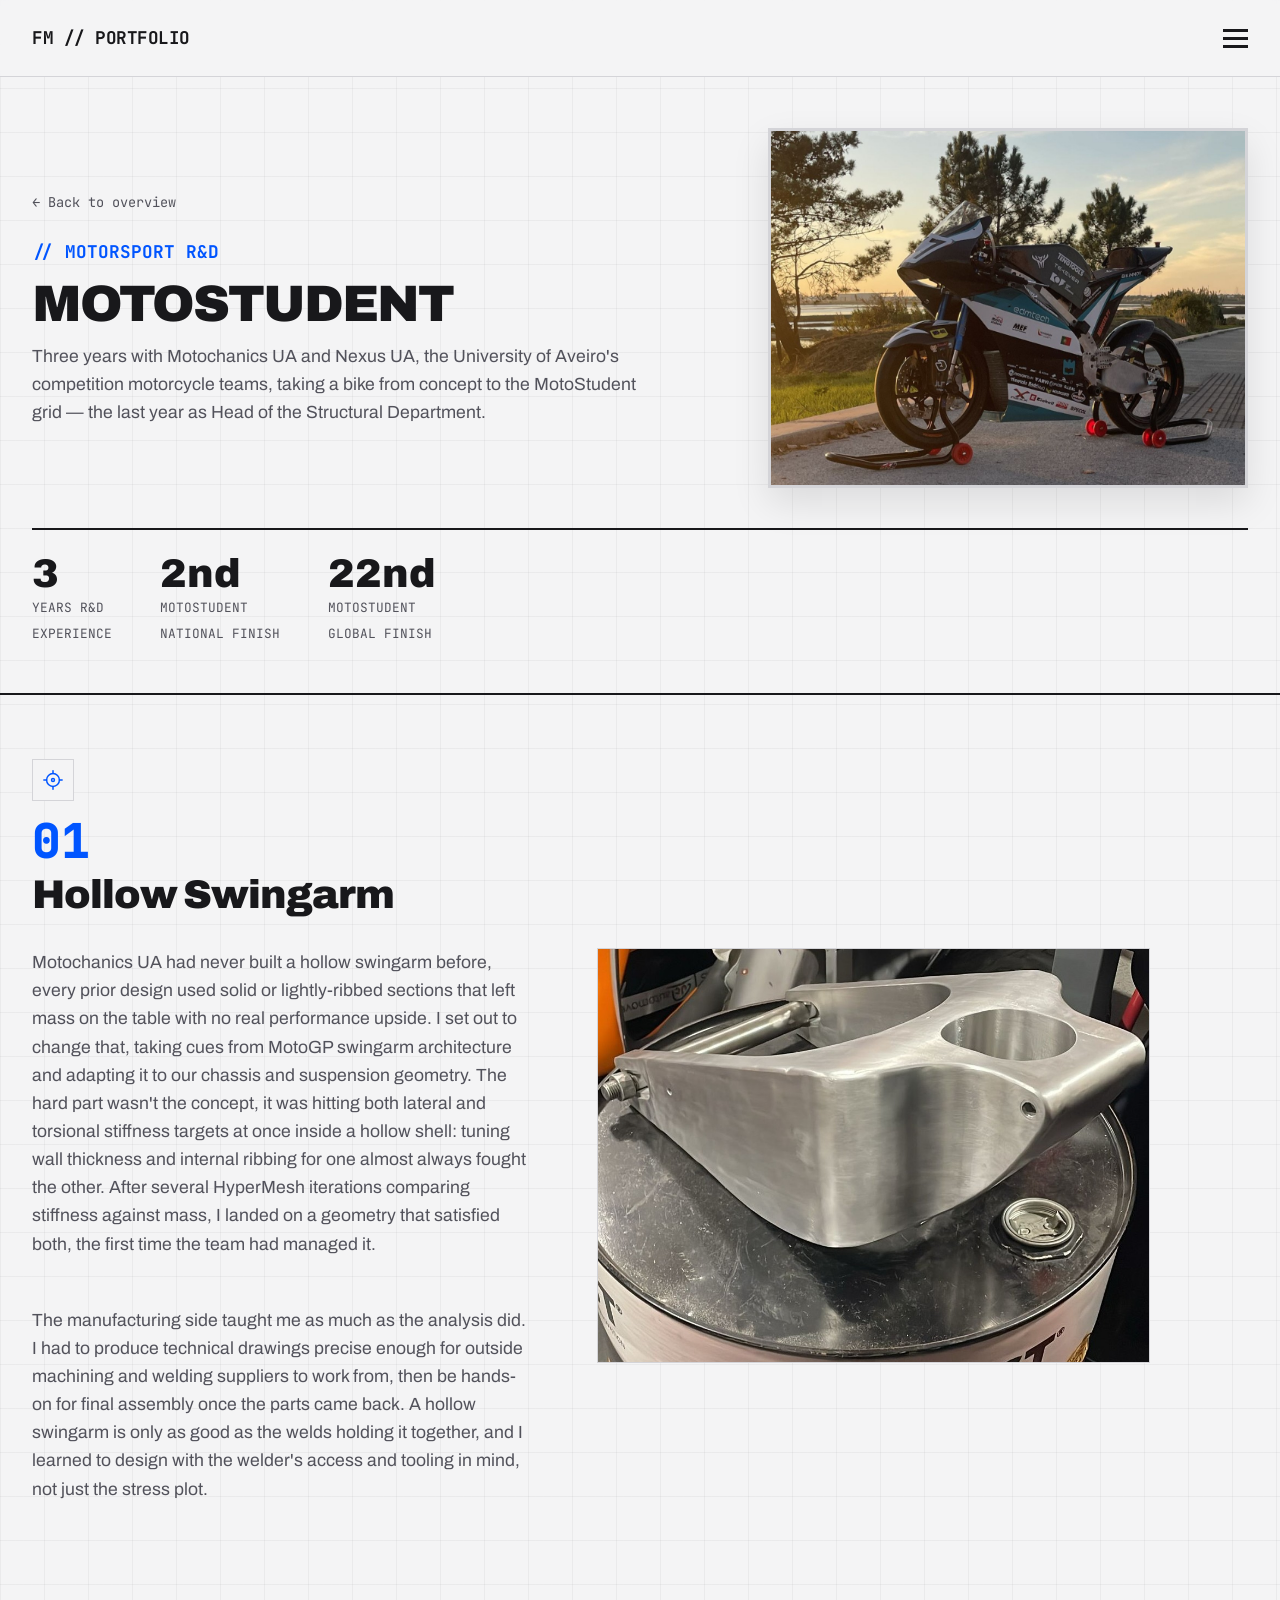
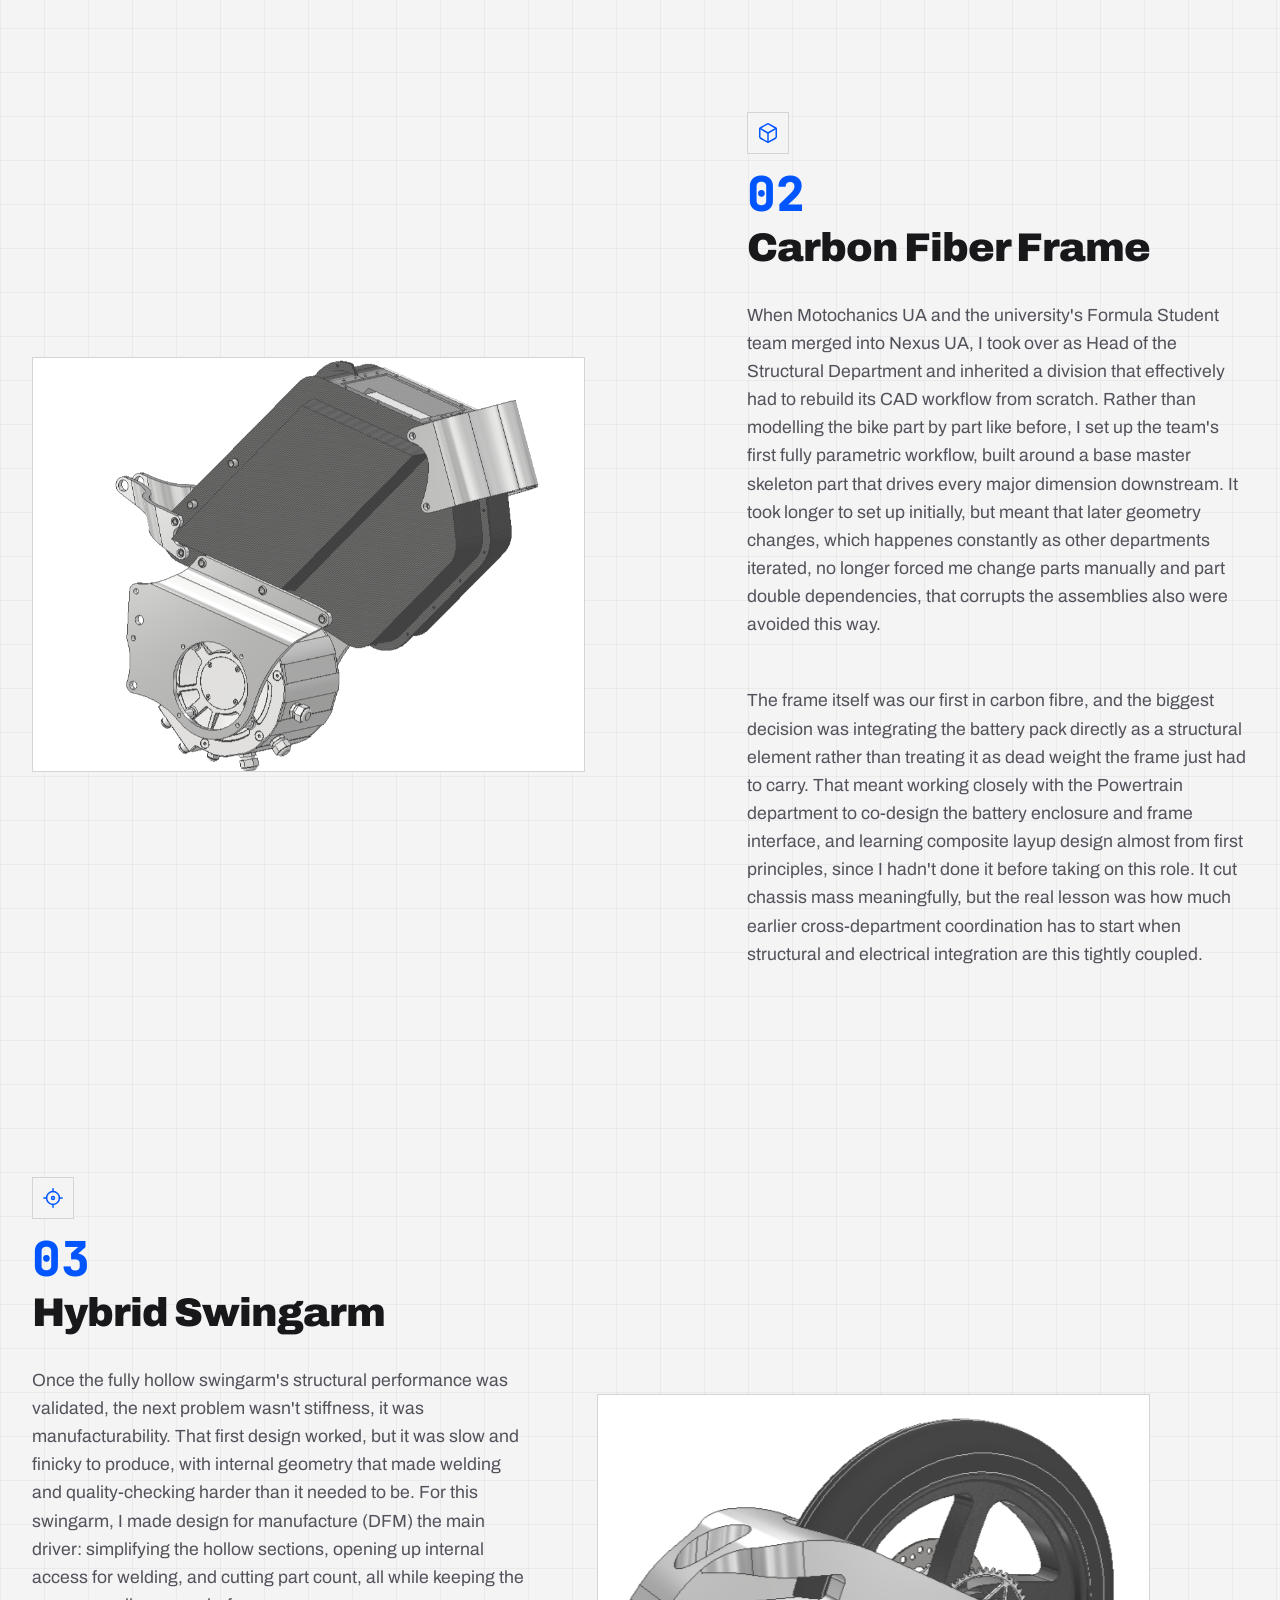
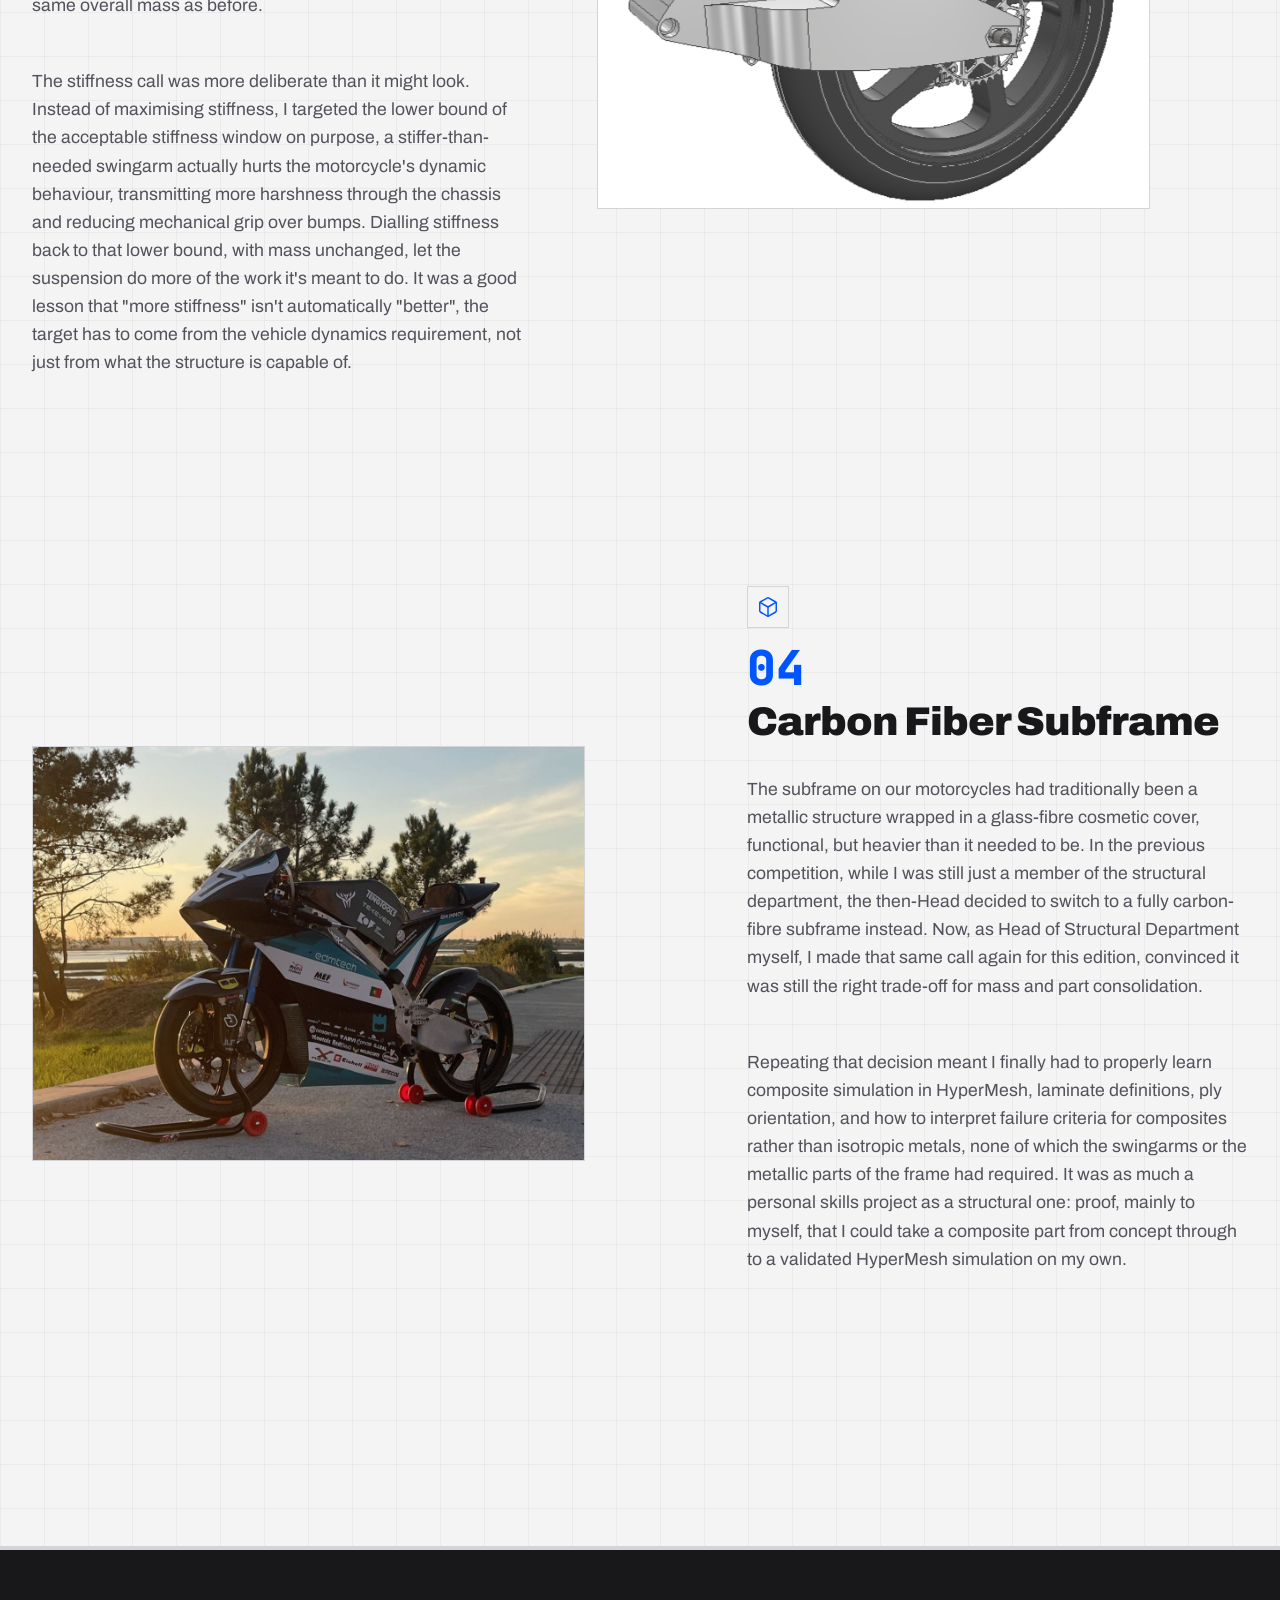
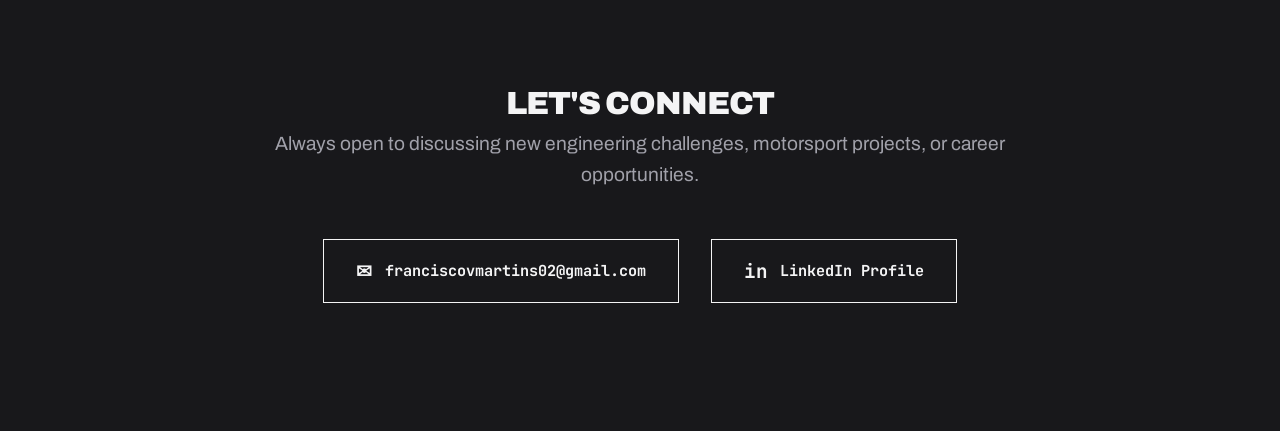
==== motostudent.html @ 9306ffd7 "Add files via upload" ====
<!DOCTYPE html>
<html lang="en">
<head>
    <meta charset="UTF-8">
    <meta name="viewport" content="width=device-width, initial-scale=1.0">
    <title>MotoStudent | Francisco Martins</title>
    <link href="https://fonts.googleapis.com/css2?family=Archivo:wght@400;700;900&family=JetBrains+Mono:wght@400;700&display=swap" rel="stylesheet">
    <link rel="stylesheet" href="style.css">
</head>
<body>

    <header class="site-header">
        <div class="header-inner">
            <a href="index.html" class="logo">FM // PORTFOLIO</a>
            <div class="nav-wrapper">
                <button class="hamburger" id="menu-toggle">
                    <span class="bar"></span>
                    <span class="bar"></span>
                    <span class="bar"></span>
                </button>
                <nav class="dropdown-menu" id="dropdown">
                    <ul class="nav-list">
                        <li><a href="index.html">Overview</a></li>
                        <li><a href="motostudent.html" class="current">MotoStudent</a></li>
                        <li><a href="academic.html">Academic Projects</a></li>
                        <li><a href="personal.html">Personal Projects</a></li>
                        <li><a href="#contact">Contact</a></li>
                    </ul>
                </nav>
            </div>
        </div>
    </header>

    <div class="page-hero">
        <div class="page-hero-top">
            <div class="page-hero-text">
                <a href="index.html" class="back-link">&larr; Back to overview</a>
                <h2 class="sub-headline">// MOTORSPORT R&D</h2>
                <h1 class="headline">MOTOSTUDENT</h1>
                <p class="summary">
                    Three years with Motochanics UA and Nexus UA, the University of Aveiro's competition motorcycle teams, taking a bike from concept to the MotoStudent grid — the last year as Head of the Structural Department.
                </p>
            </div>
            <div class="page-hero-visual">
                <div class="page-hero-img-wrap">
                    <img src="mota.jpg" alt="MotoStudent Motorcycle" class="page-hero-img">
                </div>
            </div>
        </div>
        <div class="hero-metrics">
            <div class="metric">
                <span class="metric-number">3</span>
                <span class="metric-label">Years R&D<br>Experience</span>
            </div>
            <div class="metric">
                <span class="metric-number">2nd</span>
                <span class="metric-label">MotoStudent<br>National Finish</span>
            </div>
            <div class="metric">
                <span class="metric-number">22nd</span>
                <span class="metric-label">MotoStudent<br>Global Finish</span>
            </div>
        </div>
    </div>

    <section id="projects" class="projects-section">

        <!-- Project 1: Hollow Swingarm -->
        <article class="project-showcase">
            <div class="project-content">
                <div class="project-header">
                    <span class="icon-badge">
                        <svg viewBox="0 0 24 24"><circle cx="12" cy="12" r="7"/><circle cx="12" cy="12" r="1.6"/><line x1="12" y1="2" x2="12" y2="5"/><line x1="12" y1="19" x2="12" y2="22"/><line x1="2" y1="12" x2="5" y2="12"/><line x1="19" y1="12" x2="22" y2="12"/></svg>
                    </span>
                    <span class="project-number">01</span>
                    <h3 class="project-title">Hollow Swingarm</h3>
                </div>
                <p class="project-description">
                    Motochanics UA had never built a hollow swingarm before, every prior design used solid or lightly-ribbed sections that left mass on the table with no real performance upside. I set out to change that, taking cues from MotoGP swingarm architecture and adapting it to our chassis and suspension geometry. The hard part wasn't the concept, it was hitting both lateral and torsional stiffness targets at once inside a hollow shell: tuning wall thickness and internal ribbing for one almost always fought the other. After several HyperMesh iterations comparing stiffness against mass, I landed on a geometry that satisfied both, the first time the team had managed it.
                </p>
                <p class="project-description">
                    The manufacturing side taught me as much as the analysis did. I had to produce technical drawings precise enough for outside machining and welding suppliers to work from, then be hands-on for final assembly once the parts came back. A hollow swingarm is only as good as the welds holding it together, and I learned to design with the welder's access and tooling in mind, not just the stress plot.
                </p>
            </div>
            <div class="project-gallery">
                <div class="gallery-main">
                    <img src="swingarm.jpg" alt="Machined Hollow Swingarm" class="gallery-img">
                </div>
            </div>
        </article>

        <!-- Project 2: Nexus Carbon Frame -->
        <article class="project-showcase reverse">
            <div class="project-content">
                <div class="project-header">
                    <span class="icon-badge">
                        <svg viewBox="0 0 24 24"><path d="M21 16V8a2 2 0 00-1-1.73l-7-4a2 2 0 00-2 0l-7 4A2 2 0 003 8v8a2 2 0 001 1.73l7 4a2 2 0 002 0l7-4A2 2 0 0021 16z"/><polyline points="3.27 6.96 12 12.01 20.73 6.96"/><line x1="12" y1="22.08" x2="12" y2="12"/></svg>
                    </span>
                    <span class="project-number">02</span>
                    <h3 class="project-title">Carbon Fiber Frame</h3>
                </div>
                <p class="project-description">
                    When Motochanics UA and the university's Formula Student team merged into Nexus UA, I took over as Head of the Structural Department and inherited a division that effectively had to rebuild its CAD workflow from scratch. Rather than modelling the bike part by part like before, I set up the team's first fully parametric workflow, built around a base master skeleton part that drives every major dimension downstream. It took longer to set up initially, but meant that later geometry changes, which happenes constantly as other departments iterated, no longer forced me change parts manually and part double dependencies, that corrupts the assemblies also were avoided this way.
                </p>
                <p class="project-description">
                    The frame itself was our first in carbon fibre, and the biggest decision was integrating the battery pack directly as a structural element rather than treating it as dead weight the frame just had to carry. That meant working closely with the Powertrain department to co-design the battery enclosure and frame interface, and learning composite layup design almost from first principles, since I hadn't done it before taking on this role. It cut chassis mass meaningfully, but the real lesson was how much earlier cross-department coordination has to start when structural and electrical integration are this tightly coupled.
                </p>
            
            </div>
            <div class="project-gallery">
                <div class="gallery-main">
                    <img src="carbon_frame.png" alt="Carbon Fibre Frame Assembly" class="gallery-img">
                </div>
            </div>
        </article>

        <!-- Project 3: Better Swingarm -->
        <article class="project-showcase">
            <div class="project-content">
                <div class="project-header">
                    <span class="icon-badge">
                        <svg viewBox="0 0 24 24"><circle cx="12" cy="12" r="7"/><circle cx="12" cy="12" r="1.6"/><line x1="12" y1="2" x2="12" y2="5"/><line x1="12" y1="19" x2="12" y2="22"/><line x1="2" y1="12" x2="5" y2="12"/><line x1="19" y1="12" x2="22" y2="12"/></svg>
                    </span>
                    <span class="project-number">03</span>
                    <h3 class="project-title">Hybrid Swingarm</h3>
                </div>
                <p class="project-description">
                    Once the fully hollow swingarm's structural performance was validated, the next problem wasn't stiffness, it was manufacturability. That first design worked, but it was slow and finicky to produce, with internal geometry that made welding and quality-checking harder than it needed to be. For this swingarm, I made design for manufacture (DFM) the main driver: simplifying the hollow sections, opening up internal access for welding, and cutting part count, all while keeping the same overall mass as before.
                </p>
                <p class="project-description">
                    The stiffness call was more deliberate than it might look. Instead of maximising stiffness, I targeted the lower bound of the acceptable stiffness window on purpose, a stiffer-than-needed swingarm actually hurts the motorcycle's dynamic behaviour, transmitting more harshness through the chassis and reducing mechanical grip over bumps. Dialling stiffness back to that lower bound, with mass unchanged, let the suspension do more of the work it's meant to do. It was a good lesson that "more stiffness" isn't automatically "better", the target has to come from the vehicle dynamics requirement, not just from what the structure is capable of.
                </p>
                
            </div>
            <div class="project-gallery">
                <div class="gallery-main">
                    <img src="hybrid swingarm.png" alt="Hybrid Swingarm CAD Model" class="gallery-img">
                </div>
            </div>
        </article>

        <!-- Project 4: Carbon Fiber Subfram Simulation -->
        <article class="project-showcase reverse">
            <div class="project-content">
                <div class="project-header">
                    <span class="icon-badge">
                        <svg viewBox="0 0 24 24"><path d="M21 16V8a2 2 0 00-1-1.73l-7-4a2 2 0 00-2 0l-7 4A2 2 0 003 8v8a2 2 0 001 1.73l7 4a2 2 0 002 0l7-4A2 2 0 0021 16z"/><polyline points="3.27 6.96 12 12.01 20.73 6.96"/><line x1="12" y1="22.08" x2="12" y2="12"/></svg>
                    </span>
                    <span class="project-number">04</span>
                    <h3 class="project-title">Carbon Fiber Subframe</h3>
                </div>
                <p class="project-description">
                    The subframe on our motorcycles had traditionally been a metallic structure wrapped in a glass-fibre cosmetic cover, functional, but heavier than it needed to be. In the previous competition, while I was still just a member of the structural department, the then-Head decided to switch to a fully carbon-fibre subframe instead. Now, as Head of Structural Department myself, I made that same call again for this edition, convinced it was still the right trade-off for mass and part consolidation.
                </p>
                <p class="project-description">
                    Repeating that decision meant I finally had to properly learn composite simulation in HyperMesh, laminate definitions, ply orientation, and how to interpret failure criteria for composites rather than isotropic metals, none of which the swingarms or the metallic parts of the frame had required. It was as much a personal skills project as a structural one: proof, mainly to myself, that I could take a composite part from concept through to a validated HyperMesh simulation on my own.
                </p>
            </div>
            <div class="project-gallery">
                <div class="gallery-main">
                    <img src="mota.jpg" alt="Carbon Fibre Subframe (placeholder photo)" class="gallery-img">
                </div>
            </div>
        </article>

    </section>

    <section id="contact" class="contact-section">
        <div class="contact-inner">
            <h2 class="section-title">LET'S CONNECT</h2>
            <p class="contact-description">
                Always open to discussing new engineering challenges, motorsport projects, or career opportunities.
            </p>
            <div class="contact-buttons">
                <a href="mailto:franciscovmartins02@gmail.com" class="contact-btn">
                    <span class="btn-icon">✉</span> franciscovmartins02@gmail.com
                </a>
                <a href="https://linkedin.com/in/francisco-vale-martins" target="_blank" rel="noopener noreferrer" class="contact-btn">
                    <span class="btn-icon">in</span> LinkedIn Profile
                </a>
            </div>
        </div>
    </section>

    <script src="nav.js"></script>
</body>
</html>
---- style.css ----
:root {
    --bg-main: #F4F4F5; /* Industrial light grey */
    --text-main: #18181B;
    --text-muted: #52525B;
    --accent: #0055FF; /* Tech Blue -- the single accent */
    --border: #D4D4D8;
    
    --font-sans: 'Archivo', sans-serif;
    --font-mono: 'JetBrains Mono', monospace;
}

* { margin: 0; padding: 0; box-sizing: border-box; }
html { scroll-behavior: smooth; }

body {
    background-color: var(--bg-main);
    background-image:
        linear-gradient(to right, rgba(24,24,27,0.045) 1px, transparent 1px),
        linear-gradient(to bottom, rgba(24,24,27,0.045) 1px, transparent 1px);
    background-size: 44px 44px;
    color: var(--text-main);
    font-family: var(--font-sans);
    line-height: 1.6;
}

a { color: inherit; }

/* Header & Dropdown */
.site-header {
    position: fixed;
    width: 100%;
    top: 0; left: 0;
    background: rgba(244, 244, 245, 0.95);
    backdrop-filter: blur(8px);
    border-bottom: 1px solid var(--border);
    z-index: 1000;
}

.header-inner {
    max-width: 1400px;
    margin: 0 auto;
    padding: 1.5rem 2rem;
    display: flex;
    justify-content: space-between;
    align-items: center;
}

.logo {
    font-family: var(--font-mono);
    font-weight: 700;
    font-size: 1.1rem;
    letter-spacing: -0.5px;
    text-decoration: none;
    color: var(--text-main);
}

/* Hamburger Icon */
.hamburger {
    background: none;
    border: none;
    cursor: pointer;
    display: flex;
    flex-direction: column;
    gap: 5px;
    z-index: 1001;
}

.bar {
    width: 25px;
    height: 3px;
    background-color: var(--text-main);
    transition: 0.3s ease;
}

.hamburger.active .bar:nth-child(1) { transform: translateY(8px) rotate(45deg); }
.hamburger.active .bar:nth-child(2) { opacity: 0; }
.hamburger.active .bar:nth-child(3) { transform: translateY(-8px) rotate(-45deg); }

/* Dropdown Menu */
.dropdown-menu {
    position: absolute;
    top: 100%;
    right: 2rem;
    background: #FFFFFF;
    border: 1px solid var(--border);
    border-top: none;
    width: 250px;
    box-shadow: 0 10px 30px rgba(0,0,0,0.1);
    opacity: 0;
    visibility: hidden;
    transform: translateY(-10px);
    transition: all 0.3s cubic-bezier(0.16, 1, 0.3, 1);
}

.dropdown-menu.open {
    opacity: 1;
    visibility: visible;
    transform: translateY(0);
}

.nav-list { list-style: none; }
.nav-list li { border-bottom: 1px solid var(--border); }
.nav-list li:last-child { border-bottom: none; }
.nav-list a {
    display: block;
    padding: 1.2rem 1.5rem;
    text-decoration: none;
    color: var(--text-main);
    font-family: var(--font-mono);
    font-size: 0.9rem;
    transition: background 0.2s, color 0.2s;
}
.nav-list a:hover {
    background: var(--text-main);
    color: var(--bg-main);
}
.nav-list a.current {
    color: var(--accent);
}

/* Hero Section (homepage) */
.hero-section {
    max-width: 1400px;
    margin: 8rem auto 4rem;
    padding: 0 2rem;
}

.hero-grid {
    display: grid;
    grid-template-columns: 1fr 1fr;
    gap: 4rem;
    align-items: center;
}

.headline {
    font-size: 4.5rem;
    font-weight: 900;
    line-height: 1;
    text-transform: uppercase;
    letter-spacing: -2px;
    margin-bottom: 1rem;
}

.sub-headline {
    font-family: var(--font-mono);
    color: var(--accent);
    font-size: 1.1rem;
    margin-bottom: 2rem;
}

.summary {
    font-size: 1.2rem;
    color: var(--text-muted);
    max-width: 90%;
    margin-bottom: 3rem;
}

.hero-metrics {
    display: flex;
    gap: 3rem;
    border-top: 2px solid var(--text-main);
    margin-top: 2.5rem;
    padding-top: 1.5rem;
}

.metric-number {
    display: block;
    font-size: 2.5rem;
    font-weight: 900;
    line-height: 1;
}

.metric-label {
    font-family: var(--font-mono);
    font-size: 0.8rem;
    color: var(--text-muted);
    text-transform: uppercase;
}

/* Simple page header (used on sub-pages instead of the big hero) */
.page-hero {
    position: relative;
    max-width: 1400px;
    margin: 8rem auto 0;
    padding: 0 2rem 3rem;
    border-bottom: 2px solid var(--text-main);
}

.page-hero .sub-headline {
    margin-bottom: 0.8rem;
}

.page-hero .back-link {
    display: inline-block;
    font-family: var(--font-mono);
    font-size: 0.85rem;
    color: var(--text-muted);
    text-decoration: none;
    margin-bottom: 1.5rem;
}
.page-hero .back-link:hover { color: var(--accent); }

.page-hero .headline {
    font-size: 3.2rem;
    margin-bottom: 0.8rem;
}

.page-hero .summary {
    max-width: 65ch;
    margin-bottom: 0;
    font-size: 1.1rem;
}

.page-hero-top {
    display: grid;
    grid-template-columns: 1.2fr 1fr;
    gap: 3rem;
    align-items: center;
}

.page-hero-visual {
    display: flex;
    justify-content: flex-end;
}

.page-hero-img-wrap {
    position: relative;
    display: block;
    width: 100%;
    max-width: 480px;
}

.page-hero-img {
    display: block;
    width: 100%;
    aspect-ratio: 4 / 3;
    object-fit: cover;
    border: 3px solid var(--border);
    box-shadow: 0 15px 35px rgba(0,0,0,0.1);
}

/* Projects Section */
.projects-section {
    max-width: 1400px;
    margin: 0 auto;
    padding: 4rem 2rem;
}

.section-header {
    position: relative;
    border-bottom: 2px solid var(--text-main);
    margin-bottom: 4rem;
    padding-bottom: 1rem;
}

.section-title {
    font-size: 2rem;
    font-weight: 900;
    letter-spacing: -1px;
}

/* Complex Project Layout (deep-dive case studies) */
.project-showcase {
    display: grid;
    grid-template-columns: 1fr 1.3fr;
    gap: 4rem;
    margin-bottom: 10rem;
    align-items: center;
}

.project-showcase.reverse {
    grid-template-columns: 1.3fr 1fr;
}
.project-showcase.reverse .project-content {
    order: 2;
}

.project-header {
    margin-bottom: 2rem;
}

.project-number {
    font-family: var(--font-mono);
    font-size: 3rem;
    font-weight: 900;
    color: var(--accent);
    line-height: 1;
    display: block;
    margin-bottom: 0.5rem;
}

.project-title {
    font-size: 2.5rem;
    font-weight: 900;
    line-height: 1.1;
    letter-spacing: -1px;
}

.project-description {
    font-size: 1.1rem;
    color: var(--text-muted);
    margin-bottom: 3rem;
}

/* Technical Specs Table */
.tech-specs {
    border-top: 1px solid var(--border);
}

.spec-row {
    display: flex;
    justify-content: space-between;
    padding: 1rem 0;
    border-bottom: 1px solid var(--border);
    font-family: var(--font-mono);
    font-size: 0.9rem;
}

.spec-label {
    color: var(--text-muted);
}

.spec-value {
    font-weight: 700;
    text-align: right;
}

/* Image Gallery (Overlapping pair, sized by real aspect ratio) */
.project-gallery {
    position: relative;
    width: 100%;
}

.gallery-main {
    position: relative;
    width: 85%;
    aspect-ratio: 4 / 3;
    background: #E4E4E7;
    border: 1px solid var(--border);
    overflow: hidden;
}

.gallery-sub {
    position: absolute;
    right: 0;
    bottom: -6%;
    width: 60%;
    aspect-ratio: 16 / 9;
    background: #D4D4D8;
    border: 1px solid #A1A1AA;
    z-index: 2;
    overflow: hidden;
}

.gallery-img {
    position: absolute;
    inset: 0;
    width: 100%;
    height: 100%;
    object-fit: cover;
}

.gallery-caption {
    position: absolute;
    left: 0; right: 0; bottom: 0;
    display: block;
    background: var(--text-main);
    color: var(--bg-main);
    font-family: var(--font-mono);
    font-size: 0.78rem;
    letter-spacing: 0.3px;
    padding: 0.8rem 1.1rem;
    z-index: 2;
}

.project-content, .project-gallery {
    min-width: 0;
}

/* Hub cards (homepage -> section pages) */
.hub-grid {
    display: grid;
    grid-template-columns: repeat(3, 1fr);
    gap: 2rem;
}

.hub-card {
    background: #FFFFFF;
    border: 1px solid var(--border);
    padding: 2.5rem 2rem;
    text-decoration: none;
    color: var(--text-main);
    position: relative;
    display: block;
    transition: transform 0.2s ease, border-color 0.2s ease;
}

.hub-card::before {
    content: '';
    position: absolute;
    top: 0; left: 0;
    width: 100%; height: 4px;
    background: var(--text-main);
    transition: background 0.2s ease;
}

.hub-card:hover {
    transform: translateY(-5px);
    border-color: var(--text-main);
}
.hub-card:hover::before { background: var(--accent); }

/* Icon badges (used on hub cards, skill cards, project cards) */
.icon-badge {
    width: 42px;
    height: 42px;
    display: flex;
    align-items: center;
    justify-content: center;
    border: 1px solid var(--border);
    background: var(--bg-main);
    color: var(--accent);
    margin-bottom: 1rem;
    flex-shrink: 0;
}
.icon-badge svg {
    width: 22px;
    height: 22px;
    stroke: currentColor;
    fill: none;
    stroke-width: 1.6;
    stroke-linecap: round;
    stroke-linejoin: round;
}

/* Large faint watermark icon for otherwise-empty page-hero areas */
.page-hero-watermark {
    position: absolute;
    top: 0.5rem;
    right: 2rem;
    width: 220px;
    height: 220px;
    color: var(--text-main);
    opacity: 0.05;
    pointer-events: none;
}
.page-hero-watermark svg { width: 100%; height: 100%; stroke: currentColor; fill: none; stroke-width: 1; }
@media (max-width: 1000px) { .page-hero-watermark { display: none; } }

.hub-card-eyebrow {
    font-family: var(--font-mono);
    font-size: 0.8rem;
    color: var(--accent);
    font-weight: 700;
    margin-bottom: 1rem;
    display: block;
}
.hub-card-eyebrow::before { content: '// '; }

.hub-card-title {
    font-size: 1.6rem;
    font-weight: 900;
    letter-spacing: -0.5px;
    margin-bottom: 0.8rem;
}

.hub-card-desc {
    color: var(--text-muted);
    font-size: 0.98rem;
    margin-bottom: 1.5rem;
}

.hub-card-arrow {
    font-family: var(--font-mono);
    font-size: 0.9rem;
    font-weight: 700;
}

/* Compact project cards (Academic / Personal grid pages) */
.card-grid {
    display: grid;
    grid-template-columns: repeat(auto-fit, minmax(340px, 1fr));
    gap: 2.5rem;
    align-items: start;
}

.card-grid.stacked {
    grid-template-columns: 1fr;
}

.project-card {
    background: #FFFFFF;
    border: 1px solid var(--border);
    padding: 2rem;
    position: relative;
    display: flex;
    flex-direction: column;
    min-height: 360px;
    transition: transform 0.2s ease, box-shadow 0.2s ease;
}
.project-card::before {
    content: '';
    position: absolute;
    top: 0; left: 0;
    width: 100%; height: 4px;
    background: var(--text-main);
}
.project-card:hover {
    transform: translateY(-4px);
    box-shadow: 0 10px 30px rgba(0,0,0,0.08);
}

.card-eyebrow {
    font-family: var(--font-mono);
    font-size: 0.78rem;
    color: var(--accent);
    font-weight: 700;
    display: block;
    margin-bottom: 0.8rem;
}
.card-eyebrow::before { content: '// '; }

.card-title {
    font-size: 1.3rem;
    font-weight: 900;
    letter-spacing: -0.3px;
    margin-bottom: 0.9rem;
    line-height: 1.2;
}

.card-desc {
    color: var(--text-muted);
    font-size: 0.95rem;
    margin-bottom: 1.5rem;
}

.card-tags {
    display: flex;
    flex-wrap: wrap;
    gap: 0.5rem;
}

.card-tag {
    font-family: var(--font-mono);
    font-size: 0.72rem;
    color: var(--text-muted);
    border: 1px solid var(--border);
    padding: 0.3rem 0.6rem;
    transition: border-color 0.2s ease, color 0.2s ease;
}
.project-card:hover .card-tag {
    border-color: var(--accent);
    color: var(--text-main);
}

/* Short intro text + expand/collapse for accordion-style project cards */
.card-desc-short {
    color: var(--text-muted);
    font-size: 0.95rem;
    margin-bottom: 1.2rem;
}

.card-toggle {
    display: inline-flex;
    align-items: center;
    gap: 0.4rem;
    background: none;
    border: none;
    cursor: pointer;
    font-family: var(--font-mono);
    font-size: 0.8rem;
    font-weight: 700;
    color: var(--accent);
    padding: 0;
    margin-top: auto;
    padding-top: 1rem;
}
.card-toggle .toggle-icon {
    display: inline-block;
    transition: transform 0.2s ease;
    font-size: 0.9rem;
}
.project-card.is-open .card-toggle .toggle-icon {
    transform: rotate(180deg);
}

.card-details {
    margin-top: 1.2rem;
    padding-top: 1.2rem;
    border-top: 1px dashed var(--border);
}
.card-details[hidden] { display: none; }

.card-detail-images {
    display: grid;
    grid-template-columns: 1fr 1fr;
    gap: 1rem;
    margin-bottom: 1.2rem;
}
.detail-img {
    position: relative;
    aspect-ratio: 4 / 3;
    background: #E4E4E7;
    border: 1px solid var(--border);
    display: flex;
    align-items: flex-end;
    overflow: hidden;
}
.detail-caption {
    display: block;
    width: 100%;
    background: var(--text-main);
    color: var(--bg-main);
    font-family: var(--font-mono);
    font-size: 0.7rem;
    letter-spacing: 0.2px;
    padding: 0.5rem 0.7rem;
}
@media (max-width: 600px) {
    .card-detail-images { grid-template-columns: 1fr; }
}

.status-tag {
    font-family: var(--font-mono);
    font-size: 0.7rem;
    background: var(--text-main);
    color: var(--bg-main);
    padding: 0.25rem 0.6rem;
    display: inline-block;
    margin-bottom: 1rem;
}

/* Featured card (e.g. thesis at top of Academic page) */
.featured-card {
    background: #FFFFFF;
    border: 1px solid var(--border);
    padding: 3rem;
    margin-bottom: 4rem;
    display: grid;
    grid-template-columns: 1.1fr 0.9fr;
    gap: 3rem;
    align-items: start;
    position: relative;
}
.featured-card::before {
    content: '';
    position: absolute;
    top: 0; left: 0;
    width: 100%; height: 4px;
    background: var(--accent);
}

.empty-note {
    font-family: var(--font-mono);
    font-size: 0.95rem;
    color: var(--text-muted);
    border-top: 1px solid var(--border);
    margin-top: 3rem;
    padding-top: 2rem;
}

/* Technical Toolkit Section */
.skills-section {
    max-width: 1400px;
    margin: 0 auto;
    padding: 0 2rem 8rem;
}

.skills-grid {
    display: grid;
    grid-template-columns: repeat(auto-fit, minmax(250px, 1fr));
    gap: 3rem;
}

.skill-category {
    background: #FFFFFF;
    border: 1px solid var(--border);
    padding: 2rem;
    position: relative;
    transition: transform 0.2s ease, box-shadow 0.2s ease;
}

.skill-category:hover {
    transform: translateY(-5px);
    box-shadow: 0 10px 30px rgba(0,0,0,0.08);
}

.skill-category::before {
    content: '';
    position: absolute;
    top: 0; left: 0;
    width: 100%; height: 4px;
    background: var(--text-main);
    transition: background 0.2s ease;
}
.skill-category:hover::before { background: var(--accent); }

.skill-title {
    font-size: 1.2rem;
    font-weight: 900;
    margin-bottom: 1.5rem;
    text-transform: uppercase;
    letter-spacing: -0.5px;
}

.skill-list {
    list-style: none;
    font-family: var(--font-mono);
    font-size: 0.95rem;
    color: var(--text-muted);
}

.skill-list li {
    padding: 0.8rem 0;
    border-bottom: 1px dashed var(--border);
    display: flex;
    justify-content: space-between;
    align-items: center;
}

.skill-list li:last-child { 
    border-bottom: none; 
}

.cert-tag {
    font-size: 0.7rem;
    background: var(--text-main);
    color: #fff;
    padding: 0.2rem 0.5rem;
    border-radius: 2px;
    font-weight: bold;
    letter-spacing: 0.5px;
}

/* Hero Image (single framed photo, links through to MotoStudent) */
.hero-visual {
    display: flex;
    justify-content: flex-end;
    align-items: center;
}

.hero-image-group {
    position: relative;
    width: 100%;
    max-width: 480px;
    display: block;
}

.hero-img-main {
    display: block;
    width: 100%;
    aspect-ratio: 1 / 1;
    object-fit: cover;
    border: 3px solid var(--border);
    box-shadow: 0 15px 35px rgba(0,0,0,0.1);
}

@media (max-width: 1000px) {
    .hero-image-group {
        max-width: 100%;
    }
}

/* Contact & Footer Section */
.contact-section {
    background-color: var(--text-main);
    color: var(--bg-main);
    padding: 8rem 2rem;
    text-align: center;
    border-top: 4px solid var(--border);
}

.contact-inner {
    max-width: 800px;
    margin: 0 auto;
}

.contact-section .section-title {
    color: var(--bg-main);
    border-bottom-color: var(--bg-main);
    display: inline-block;
}

.contact-description {
    font-size: 1.2rem;
    color: #A1A1AA;
    margin-bottom: 3rem;
}

.contact-buttons {
    display: flex;
    justify-content: center;
    gap: 2rem;
    flex-wrap: wrap;
}

.contact-btn {
    display: flex;
    align-items: center;
    gap: 0.8rem;
    padding: 1rem 2rem;
    background: transparent;
    color: var(--bg-main);
    border: 1px solid var(--bg-main);
    font-family: var(--font-mono);
    font-weight: 700;
    font-size: 0.95rem;
    text-decoration: none;
    transition: all 0.3s ease;
}

.contact-btn:hover {
    background: var(--bg-main);
    color: var(--text-main);
    transform: translateY(-3px);
}

.btn-icon {
    font-size: 1.2rem;
}

/* Responsive */
@media (max-width: 1000px) {
    .hero-grid, .project-showcase, .project-showcase.reverse {
        grid-template-columns: 1fr;
        gap: 2rem;
    }
    .project-showcase.reverse .project-content { order: unset; }
    .headline { font-size: 3.5rem; }
    .hub-grid { grid-template-columns: 1fr; }
    .featured-card { grid-template-columns: 1fr; }
    .page-hero .headline { font-size: 2.4rem; }
    .page-hero-top { grid-template-columns: 1fr; gap: 2rem; }
    .page-hero-visual { justify-content: flex-start; }
}
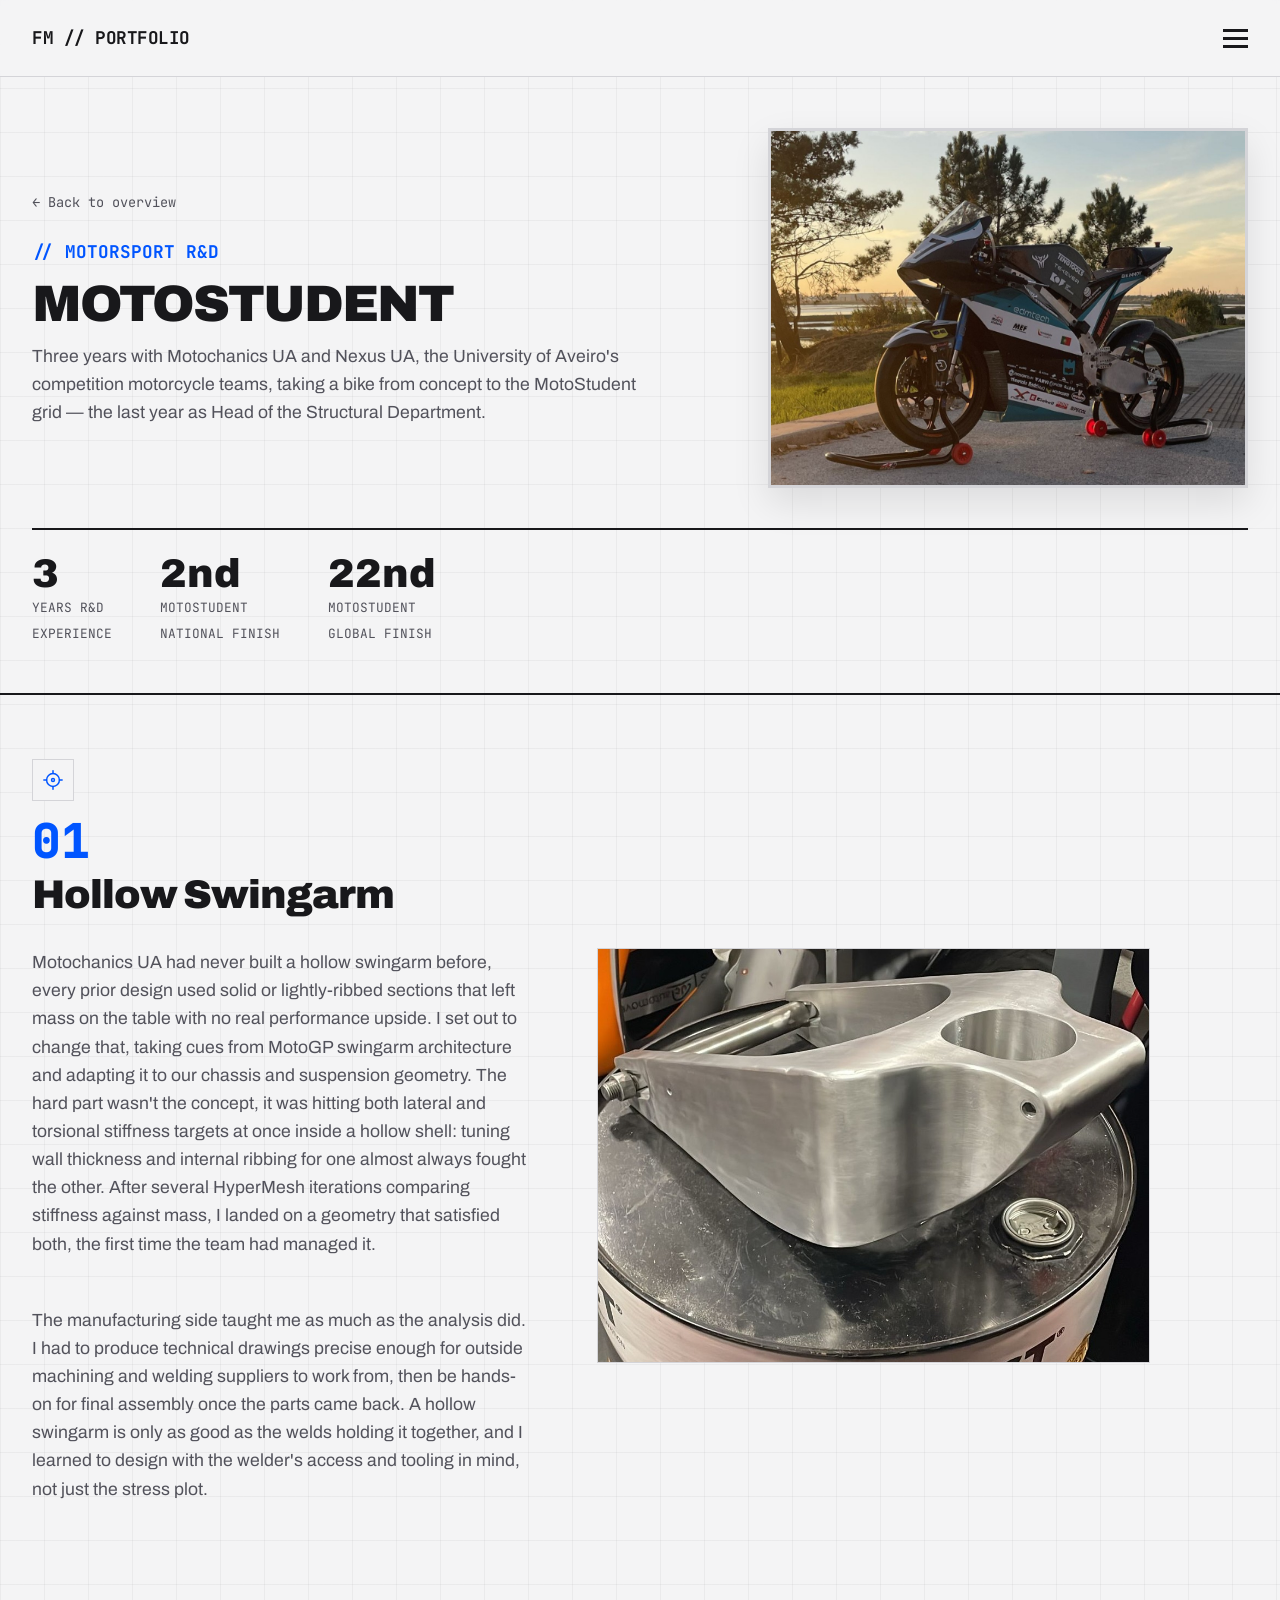
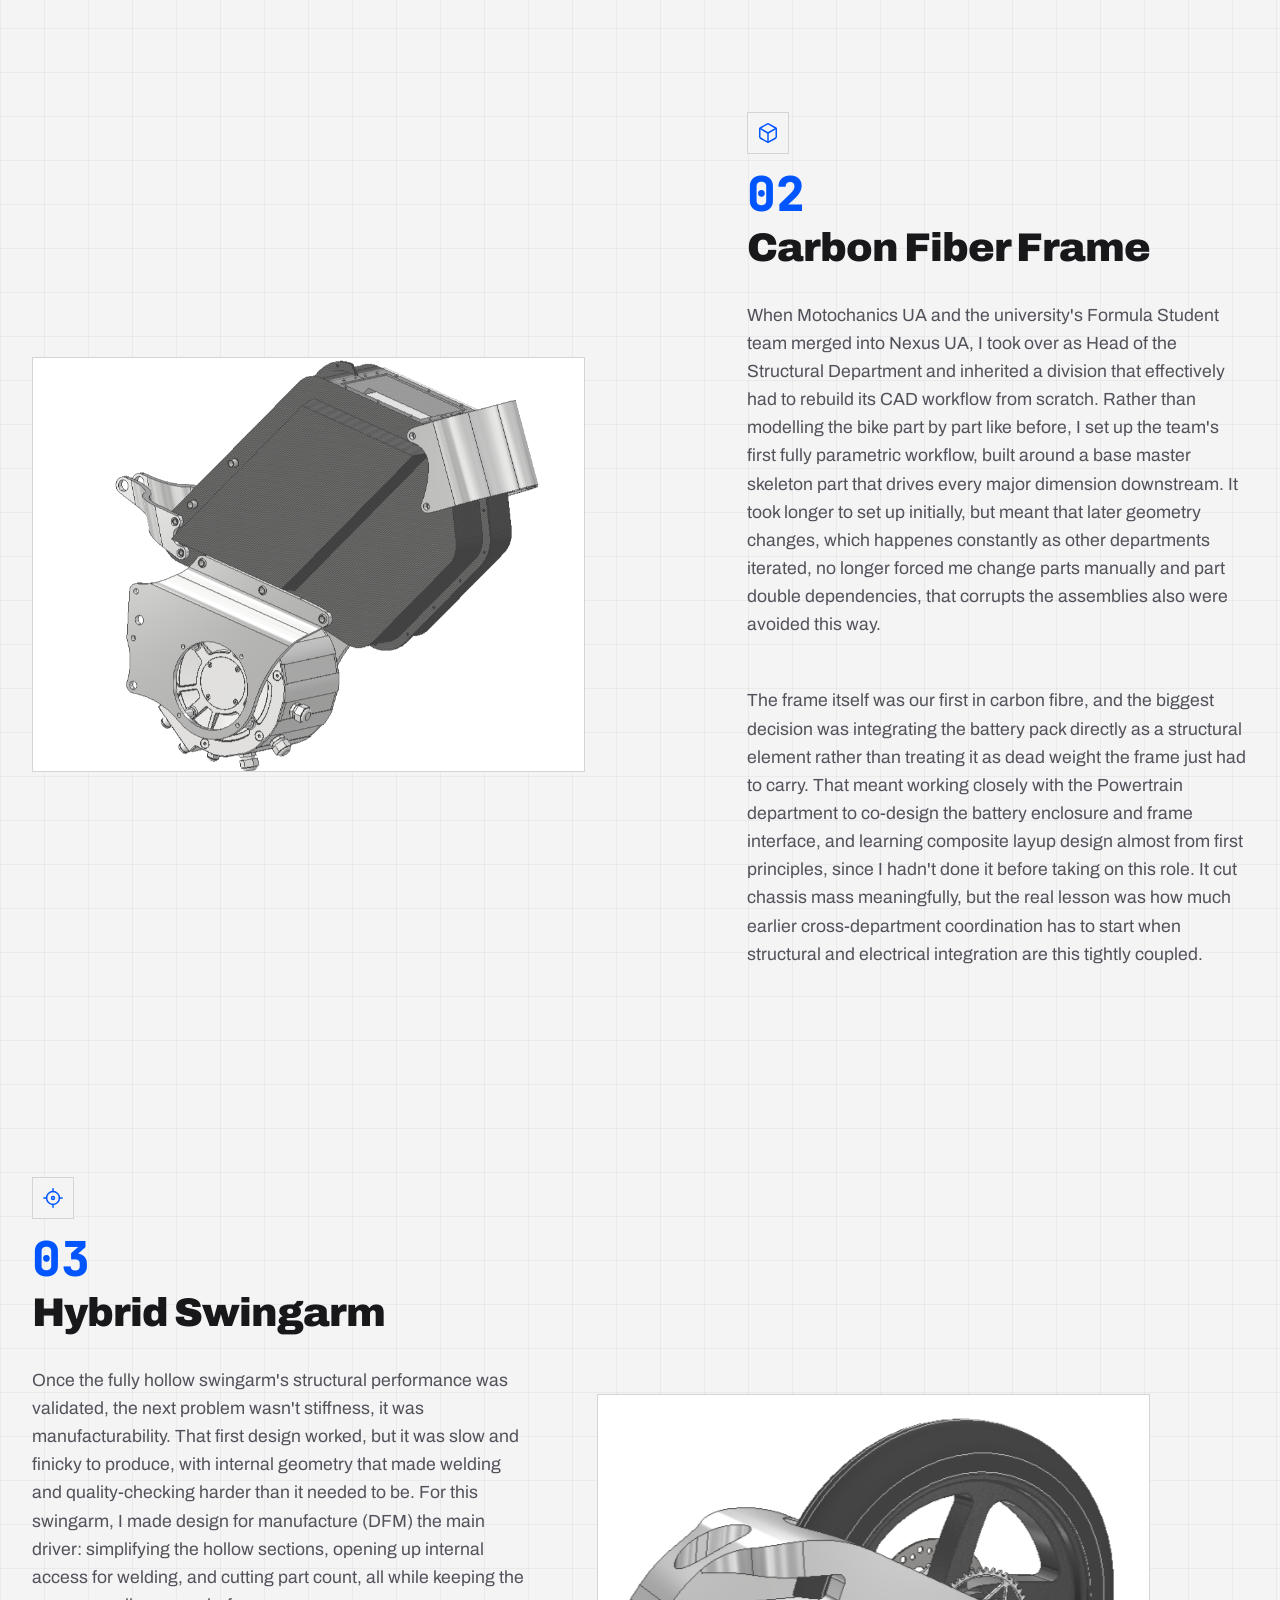
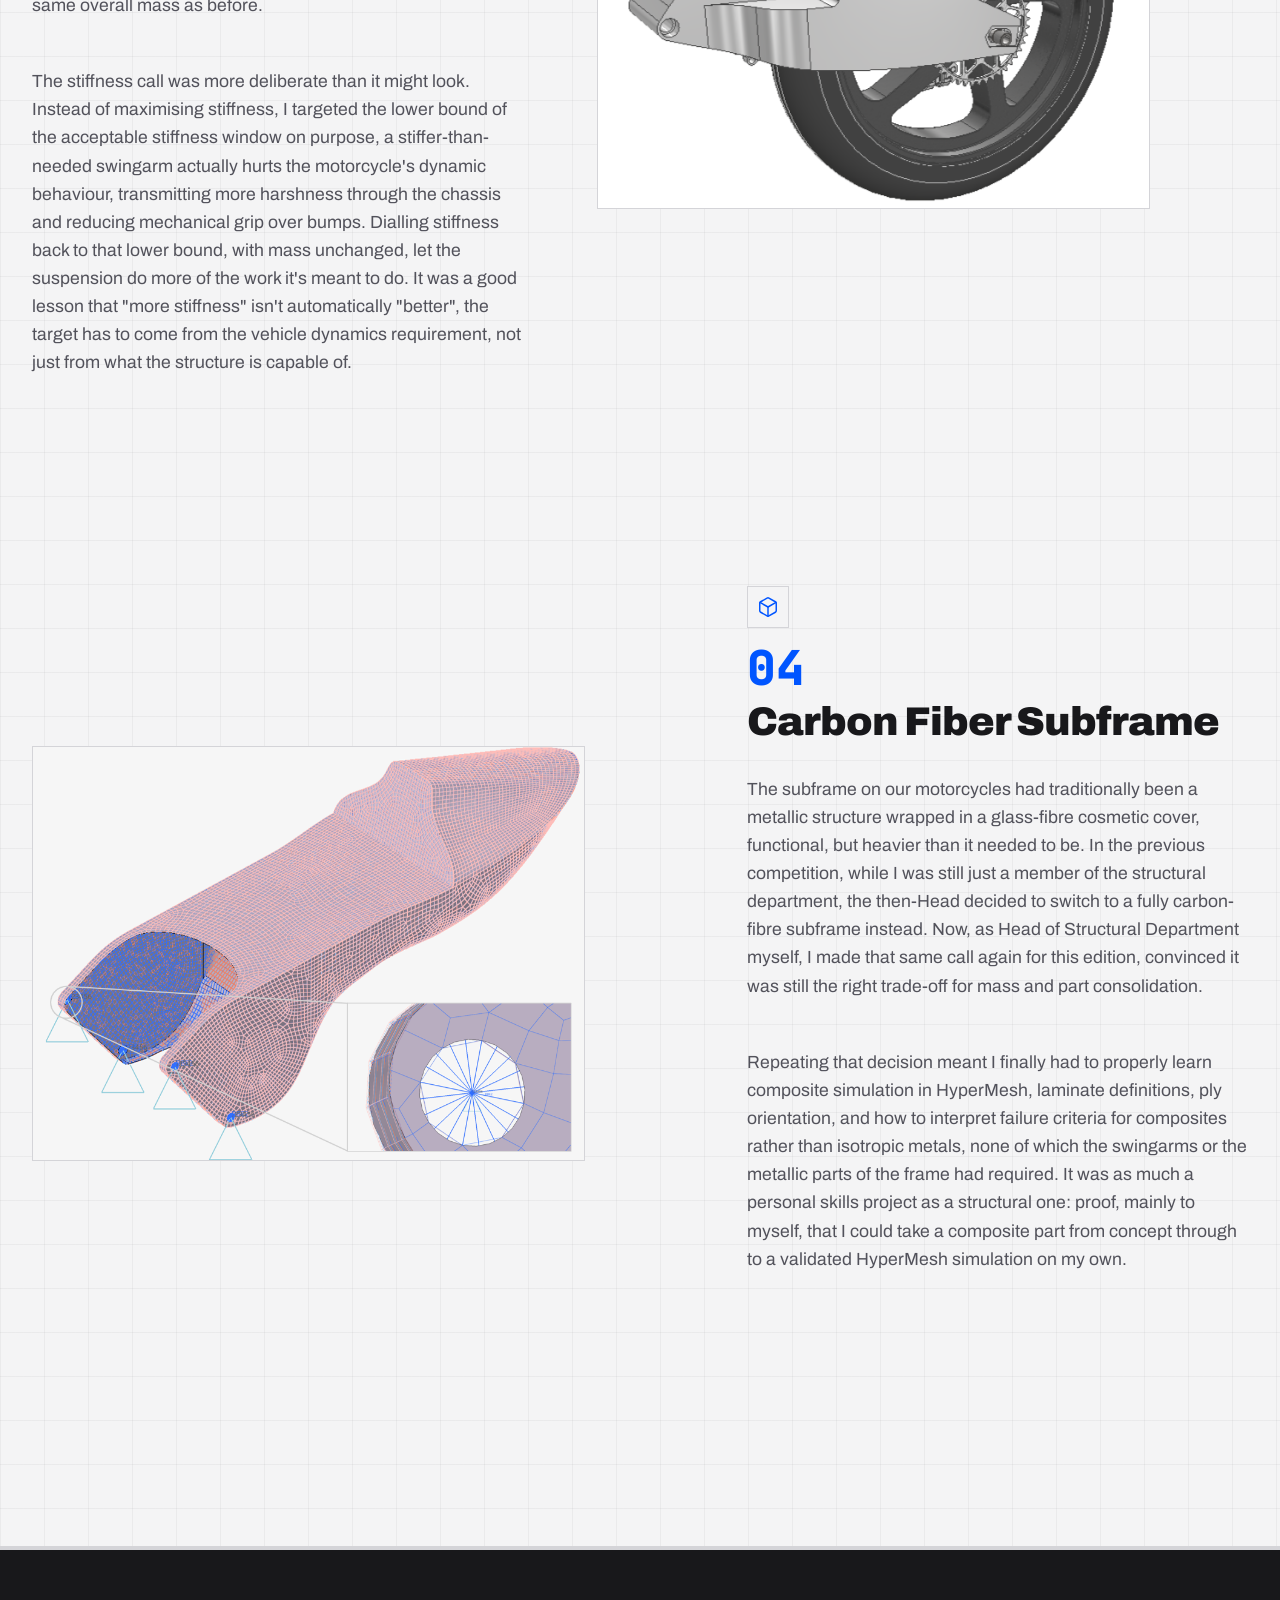
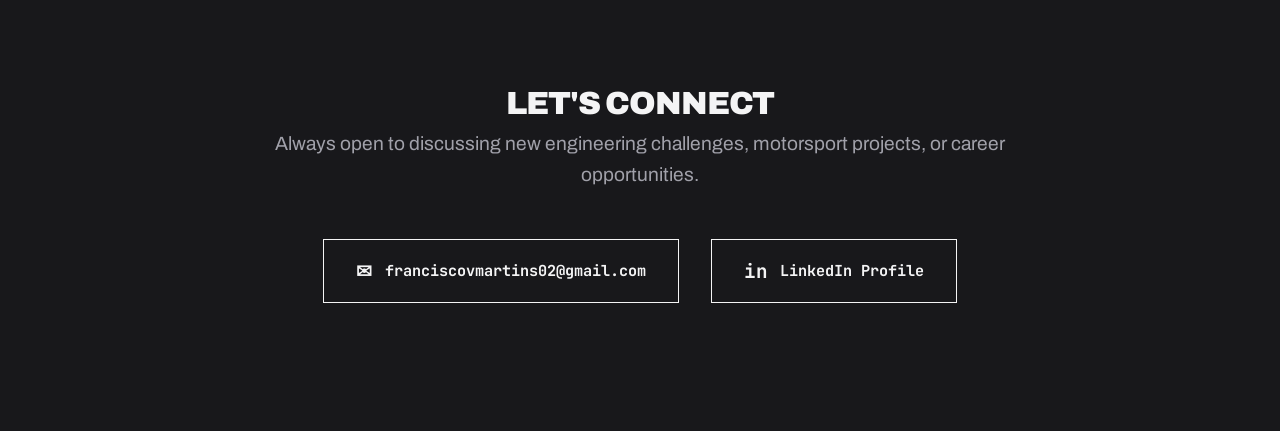
==== commit 21c677b4: "Update motostudent.html subframe image" ====
--- a/motostudent.html
+++ b/motostudent.html
@@ -158,7 +158,7 @@
             </div>
             <div class="project-gallery">
                 <div class="gallery-main">
-                    <img src="mota.jpg" alt="Carbon Fibre Subframe (placeholder photo)" class="gallery-img">
+                    <img src="subframe.png" alt="Carbon Fibre Subframe (placeholder photo)" class="gallery-img">
                 </div>
             </div>
         </article>
@@ -184,4 +184,4 @@
 
     <script src="nav.js"></script>
 </body>
-</html>+</html>
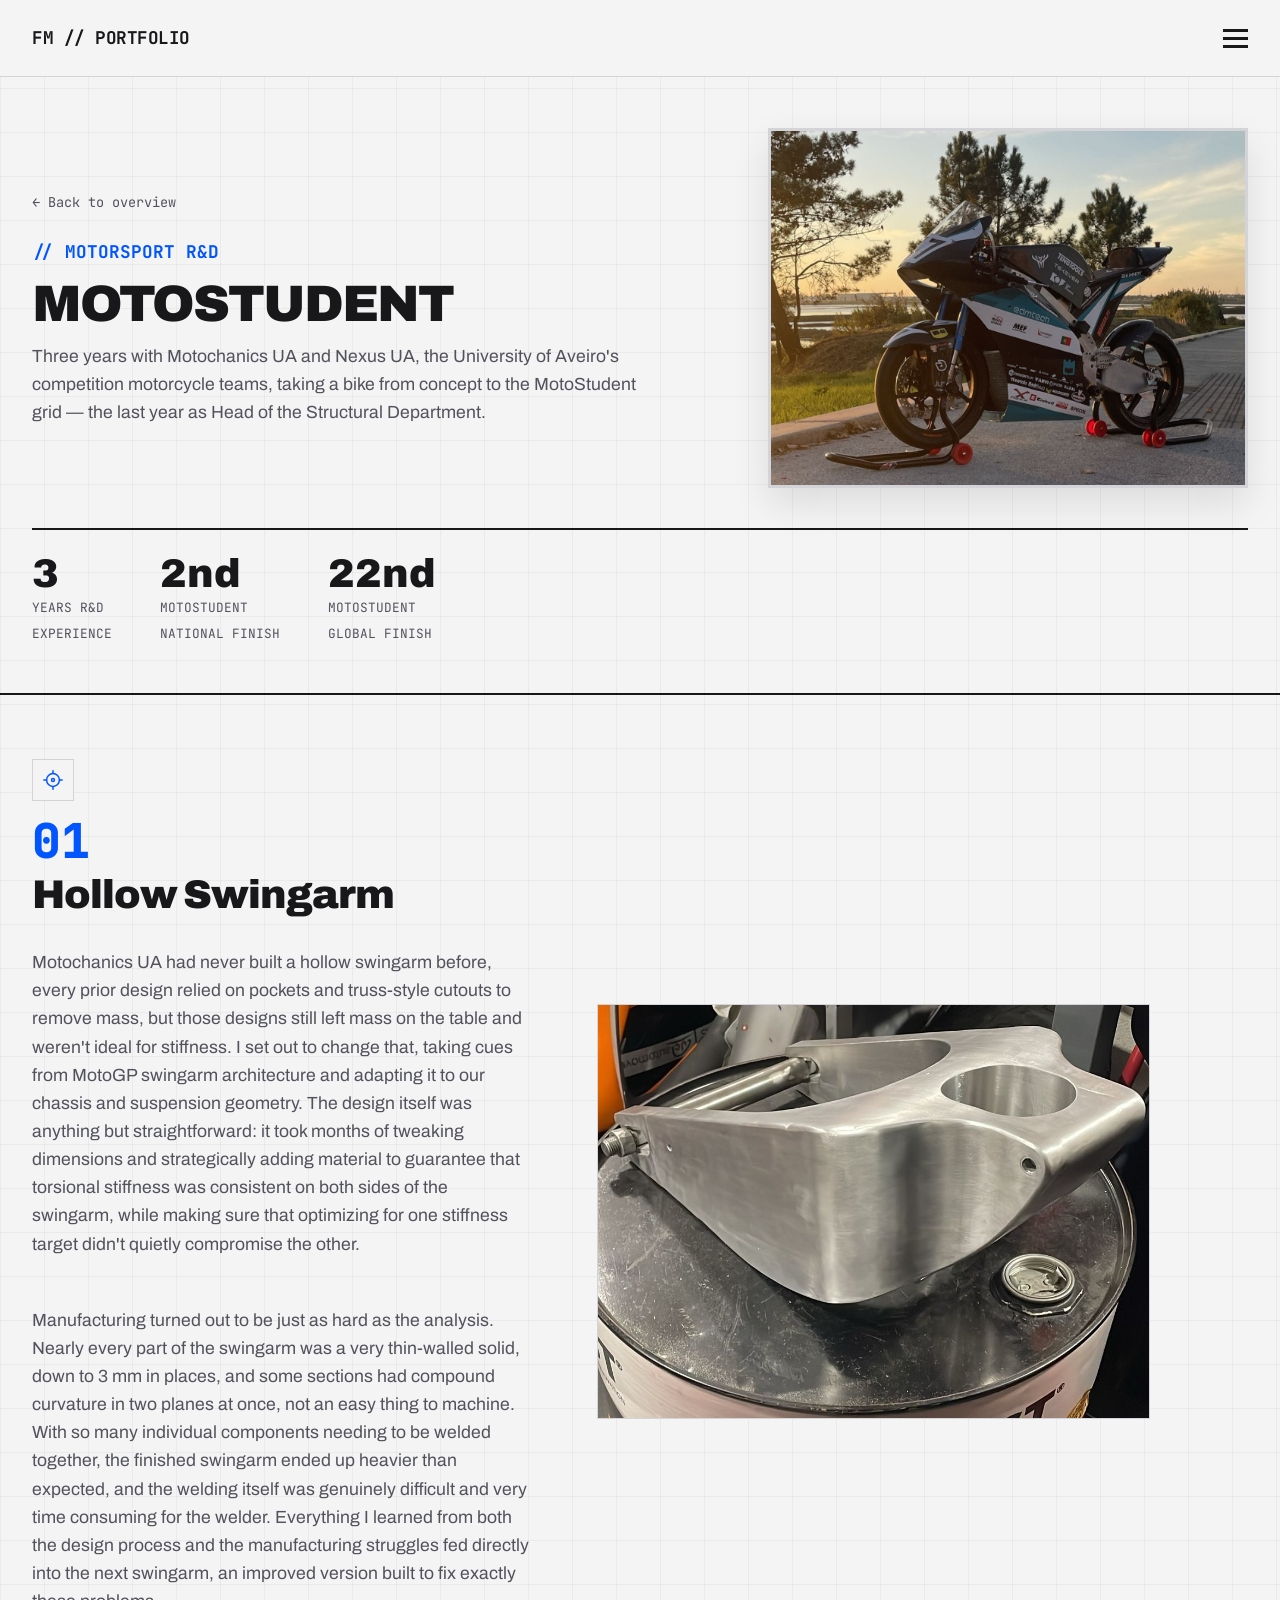
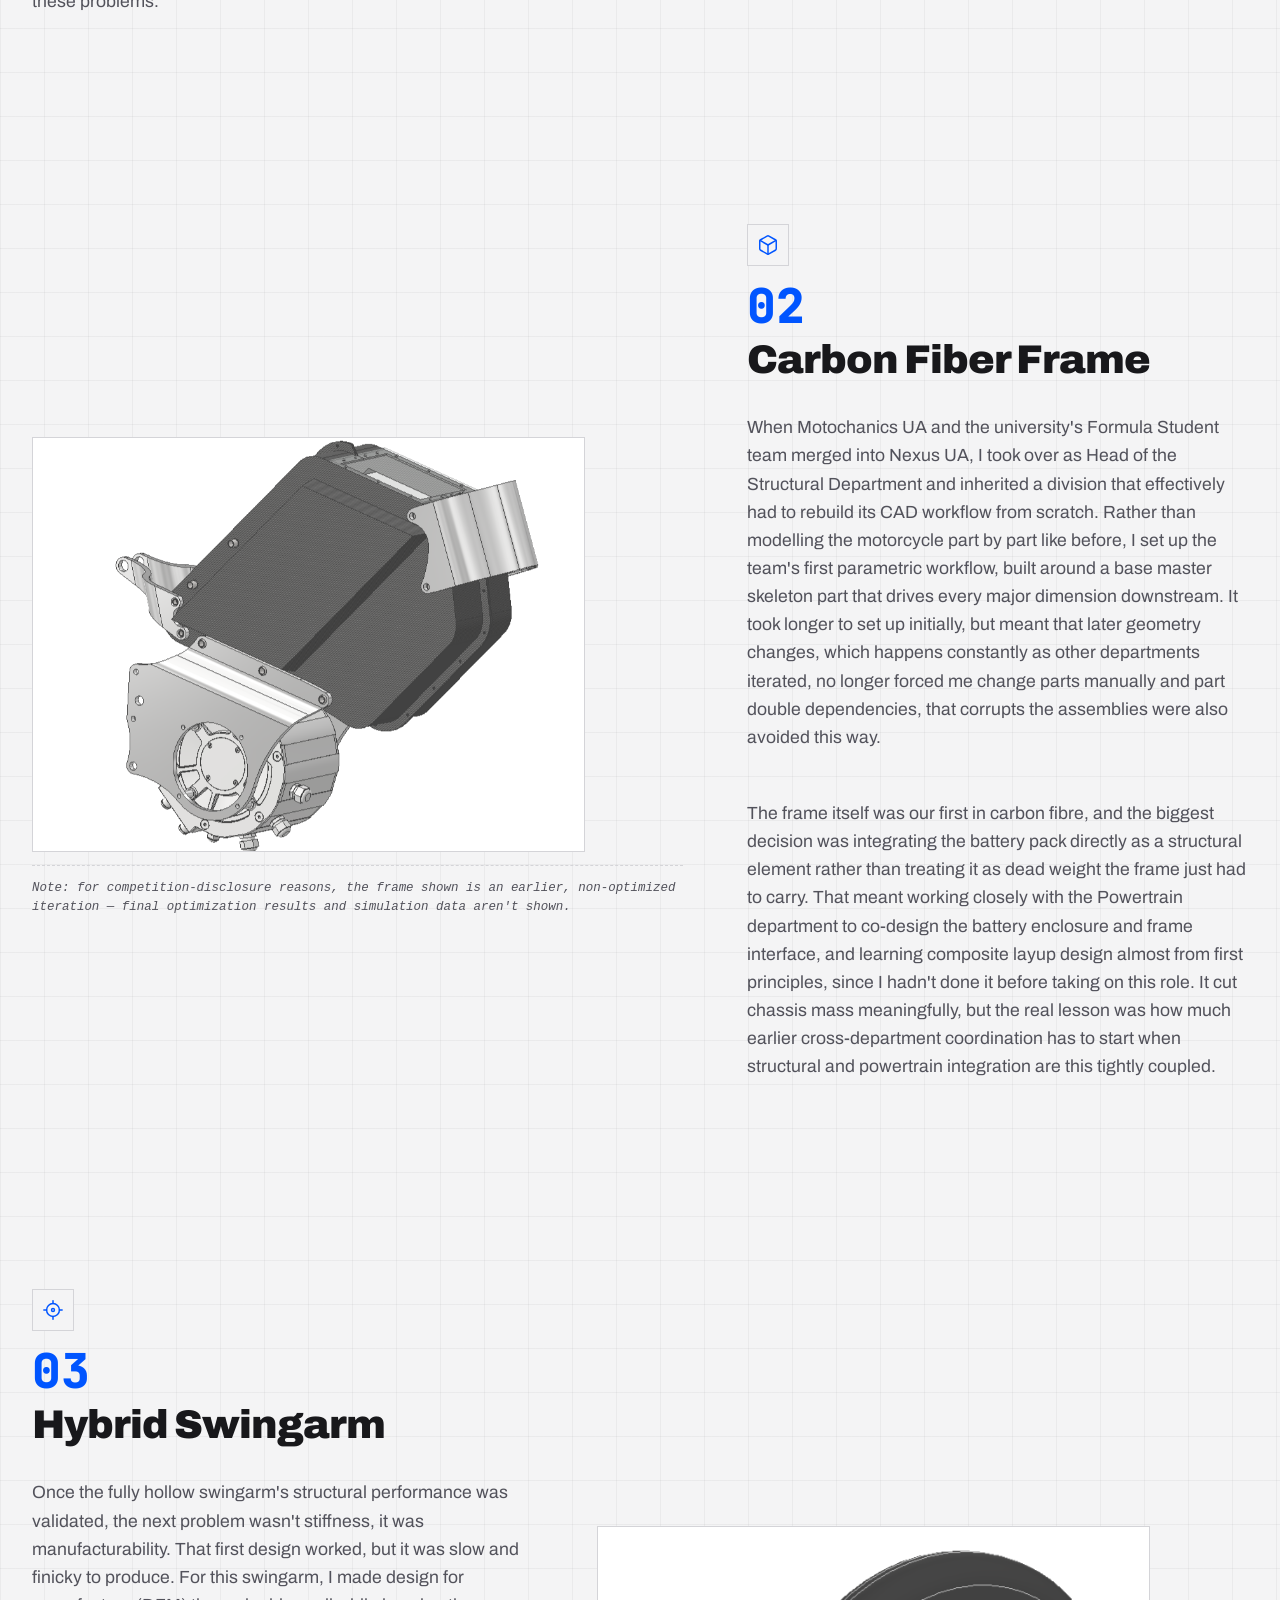
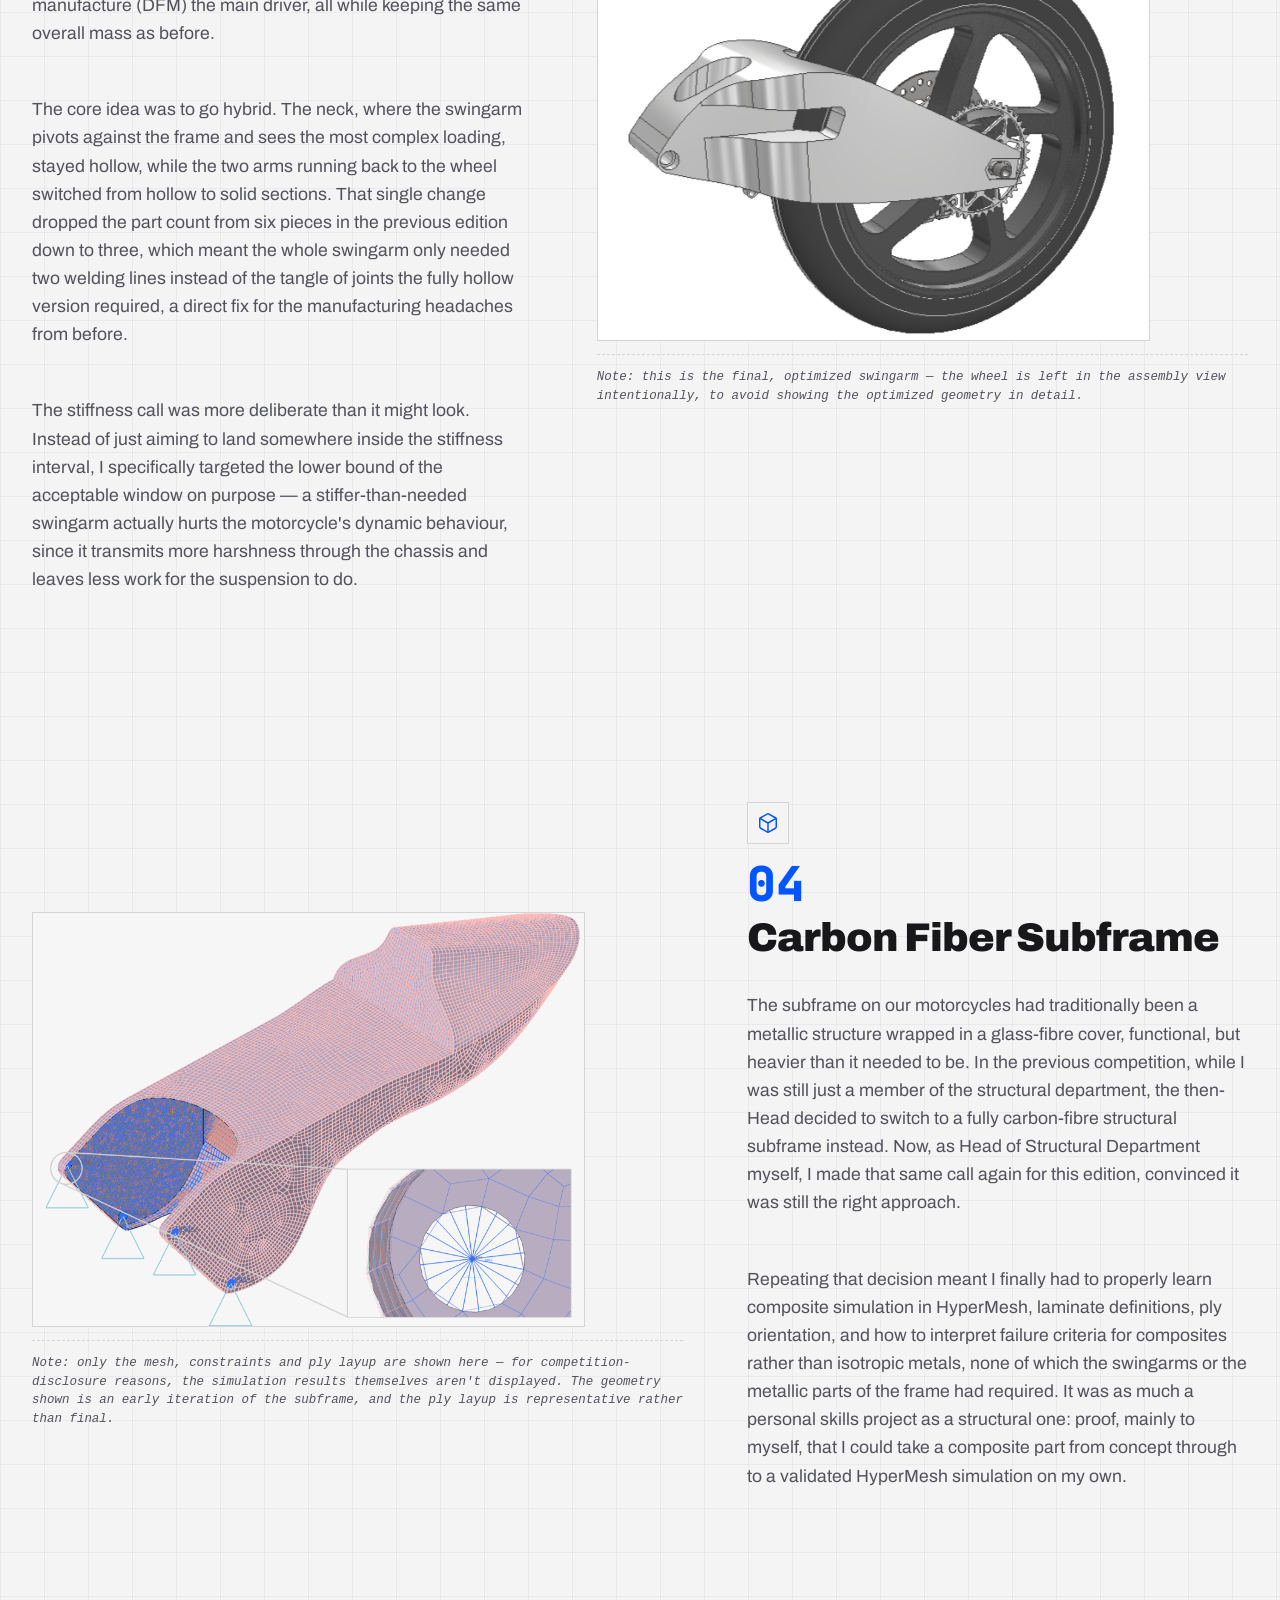
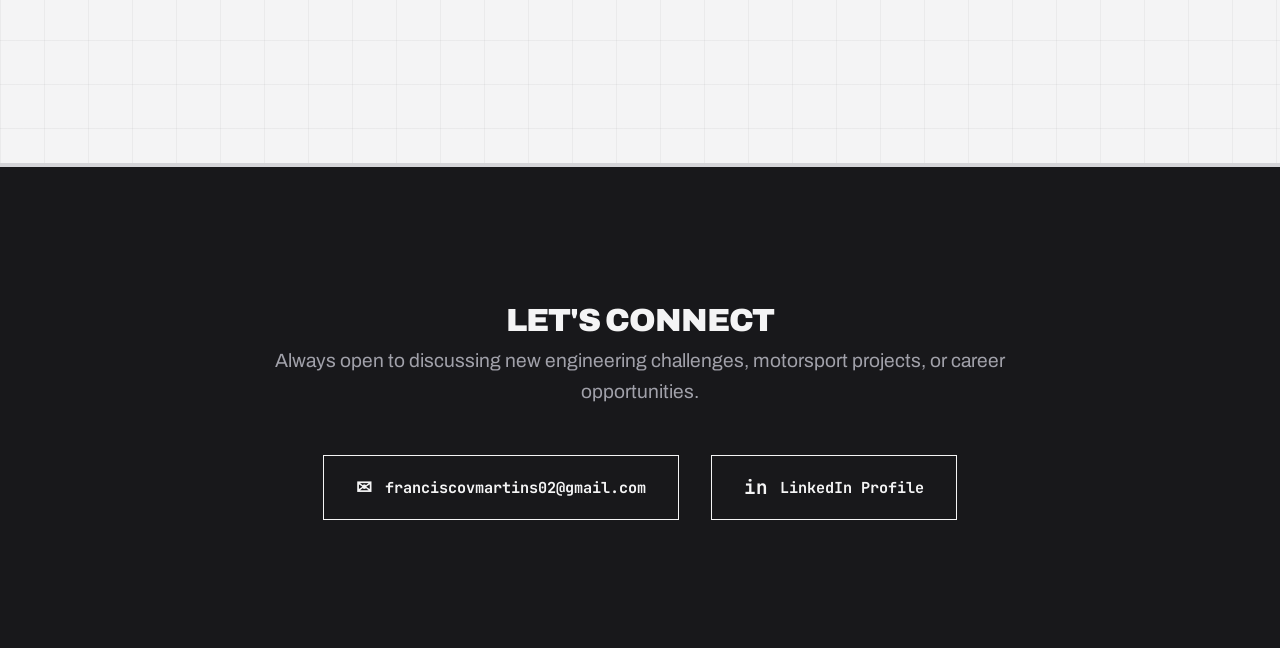
==== commit 4ee62bfc: "Update motostudent.html" ====
--- a/motostudent.html
+++ b/motostudent.html
@@ -76,10 +76,10 @@
                     <h3 class="project-title">Hollow Swingarm</h3>
                 </div>
                 <p class="project-description">
-                    Motochanics UA had never built a hollow swingarm before, every prior design used solid or lightly-ribbed sections that left mass on the table with no real performance upside. I set out to change that, taking cues from MotoGP swingarm architecture and adapting it to our chassis and suspension geometry. The hard part wasn't the concept, it was hitting both lateral and torsional stiffness targets at once inside a hollow shell: tuning wall thickness and internal ribbing for one almost always fought the other. After several HyperMesh iterations comparing stiffness against mass, I landed on a geometry that satisfied both, the first time the team had managed it.
+                   Motochanics UA had never built a hollow swingarm before, every prior design relied on pockets and truss-style cutouts to remove mass, but those designs still left mass on the table and weren't ideal for stiffness. I set out to change that, taking cues from MotoGP swingarm architecture and adapting it to our chassis and suspension geometry. The design itself was anything but straightforward: it took months of tweaking dimensions and strategically adding material to guarantee that torsional stiffness was consistent on both sides of the swingarm, while making sure that optimizing for one stiffness target didn't quietly compromise the other.
                 </p>
                 <p class="project-description">
-                    The manufacturing side taught me as much as the analysis did. I had to produce technical drawings precise enough for outside machining and welding suppliers to work from, then be hands-on for final assembly once the parts came back. A hollow swingarm is only as good as the welds holding it together, and I learned to design with the welder's access and tooling in mind, not just the stress plot.
+                    Manufacturing turned out to be just as hard as the analysis. Nearly every part of the swingarm was a very thin-walled solid, down to 3 mm in places, and some sections had compound curvature in two planes at once, not an easy thing to machine. With so many individual components needing to be welded together, the finished swingarm ended up heavier than expected, and the welding itself was genuinely difficult and very time consuming for the welder. Everything I learned from both the design process and the manufacturing struggles fed directly into the next swingarm, an improved version built to fix exactly these problems.
                 </p>
             </div>
             <div class="project-gallery">
@@ -100,10 +100,10 @@
                     <h3 class="project-title">Carbon Fiber Frame</h3>
                 </div>
                 <p class="project-description">
-                    When Motochanics UA and the university's Formula Student team merged into Nexus UA, I took over as Head of the Structural Department and inherited a division that effectively had to rebuild its CAD workflow from scratch. Rather than modelling the bike part by part like before, I set up the team's first fully parametric workflow, built around a base master skeleton part that drives every major dimension downstream. It took longer to set up initially, but meant that later geometry changes, which happenes constantly as other departments iterated, no longer forced me change parts manually and part double dependencies, that corrupts the assemblies also were avoided this way.
+                    When Motochanics UA and the university's Formula Student team merged into Nexus UA, I took over as Head of the Structural Department and inherited a division that effectively had to rebuild its CAD workflow from scratch. Rather than modelling the motorcycle part by part like before, I set up the team's first parametric workflow, built around a base master skeleton part that drives every major dimension downstream. It took longer to set up initially, but meant that later geometry changes, which happens constantly as other departments iterated, no longer forced me change parts manually and part double dependencies, that corrupts the assemblies were also avoided this way.
                 </p>
                 <p class="project-description">
-                    The frame itself was our first in carbon fibre, and the biggest decision was integrating the battery pack directly as a structural element rather than treating it as dead weight the frame just had to carry. That meant working closely with the Powertrain department to co-design the battery enclosure and frame interface, and learning composite layup design almost from first principles, since I hadn't done it before taking on this role. It cut chassis mass meaningfully, but the real lesson was how much earlier cross-department coordination has to start when structural and electrical integration are this tightly coupled.
+                    The frame itself was our first in carbon fibre, and the biggest decision was integrating the battery pack directly as a structural element rather than treating it as dead weight the frame just had to carry. That meant working closely with the Powertrain department to co-design the battery enclosure and frame interface, and learning composite layup design almost from first principles, since I hadn't done it before taking on this role. It cut chassis mass meaningfully, but the real lesson was how much earlier cross-department coordination has to start when structural and powertrain integration are this tightly coupled.
                 </p>
             
             </div>
@@ -111,6 +111,7 @@
                 <div class="gallery-main">
                     <img src="carbon_frame.png" alt="Carbon Fibre Frame Assembly" class="gallery-img">
                 </div>
+                <p class="gallery-note">Note: for competition-disclosure reasons, the frame shown is an earlier, non-optimized iteration — final optimization results and simulation data aren't shown.</p>
             </div>
         </article>
 
@@ -125,10 +126,13 @@
                     <h3 class="project-title">Hybrid Swingarm</h3>
                 </div>
                 <p class="project-description">
-                    Once the fully hollow swingarm's structural performance was validated, the next problem wasn't stiffness, it was manufacturability. That first design worked, but it was slow and finicky to produce, with internal geometry that made welding and quality-checking harder than it needed to be. For this swingarm, I made design for manufacture (DFM) the main driver: simplifying the hollow sections, opening up internal access for welding, and cutting part count, all while keeping the same overall mass as before.
+                    Once the fully hollow swingarm's structural performance was validated, the next problem wasn't stiffness, it was manufacturability. That first design worked, but it was slow and finicky to produce. For this swingarm, I made design for manufacture (DFM) the main driver, all while keeping the same overall mass as before.
                 </p>
                 <p class="project-description">
-                    The stiffness call was more deliberate than it might look. Instead of maximising stiffness, I targeted the lower bound of the acceptable stiffness window on purpose, a stiffer-than-needed swingarm actually hurts the motorcycle's dynamic behaviour, transmitting more harshness through the chassis and reducing mechanical grip over bumps. Dialling stiffness back to that lower bound, with mass unchanged, let the suspension do more of the work it's meant to do. It was a good lesson that "more stiffness" isn't automatically "better", the target has to come from the vehicle dynamics requirement, not just from what the structure is capable of.
+                    The core idea was to go hybrid. The neck, where the swingarm pivots against the frame and sees the most complex loading, stayed hollow, while the two arms running back to the wheel switched from hollow to solid sections. That single change dropped the part count from six pieces in the previous edition down to three, which meant the whole swingarm only needed two welding lines instead of the tangle of joints the fully hollow version required, a direct fix for the manufacturing headaches from before.
+                </p>
+                <p class="project-description">
+                    The stiffness call was more deliberate than it might look. Instead of just aiming to land somewhere inside the stiffness interval, I specifically targeted the lower bound of the acceptable window on purpose — a stiffer-than-needed swingarm actually hurts the motorcycle's dynamic behaviour, since it transmits more harshness through the chassis and leaves less work for the suspension to do.
                 </p>
                 
             </div>
@@ -136,6 +140,7 @@
                 <div class="gallery-main">
                     <img src="hybrid swingarm.png" alt="Hybrid Swingarm CAD Model" class="gallery-img">
                 </div>
+                <p class="gallery-note">Note: this is the final, optimized swingarm — the wheel is left in the assembly view intentionally, to avoid showing the optimized geometry in detail.</p>
             </div>
         </article>
 
@@ -150,7 +155,7 @@
                     <h3 class="project-title">Carbon Fiber Subframe</h3>
                 </div>
                 <p class="project-description">
-                    The subframe on our motorcycles had traditionally been a metallic structure wrapped in a glass-fibre cosmetic cover, functional, but heavier than it needed to be. In the previous competition, while I was still just a member of the structural department, the then-Head decided to switch to a fully carbon-fibre subframe instead. Now, as Head of Structural Department myself, I made that same call again for this edition, convinced it was still the right trade-off for mass and part consolidation.
+                    The subframe on our motorcycles had traditionally been a metallic structure wrapped in a glass-fibre cover, functional, but heavier than it needed to be. In the previous competition, while I was still just a member of the structural department, the then-Head decided to switch to a fully carbon-fibre structural subframe instead. Now, as Head of Structural Department myself, I made that same call again for this edition, convinced it was still the right approach.
                 </p>
                 <p class="project-description">
                     Repeating that decision meant I finally had to properly learn composite simulation in HyperMesh, laminate definitions, ply orientation, and how to interpret failure criteria for composites rather than isotropic metals, none of which the swingarms or the metallic parts of the frame had required. It was as much a personal skills project as a structural one: proof, mainly to myself, that I could take a composite part from concept through to a validated HyperMesh simulation on my own.
@@ -160,6 +165,7 @@
                 <div class="gallery-main">
                     <img src="subframe.png" alt="Carbon Fibre Subframe (placeholder photo)" class="gallery-img">
                 </div>
+                <p class="gallery-note">Note: only the mesh, constraints and ply layup are shown here — for competition-disclosure reasons, the simulation results themselves aren't displayed. The geometry shown is an early iteration of the subframe, and the ply layup is representative rather than final.</p>
             </div>
         </article>
 
--- a/style.css
+++ b/style.css
@@ -373,6 +373,18 @@
     z-index: 2;
 }
 
+/* Small disclosure note under a gallery image (e.g. "not the optimized version") */
+.gallery-note {
+    font-family: var(--font-mono);
+    font-size: 0.78rem;
+    font-style: italic;
+    color: var(--text-muted);
+    line-height: 1.5;
+    margin-top: 0.8rem;
+    padding-top: 0.8rem;
+    border-top: 1px dashed var(--border);
+}
+
 .project-content, .project-gallery {
     min-width: 0;
 }
@@ -832,4 +844,4 @@
     .page-hero .headline { font-size: 2.4rem; }
     .page-hero-top { grid-template-columns: 1fr; gap: 2rem; }
     .page-hero-visual { justify-content: flex-start; }
-}+}
